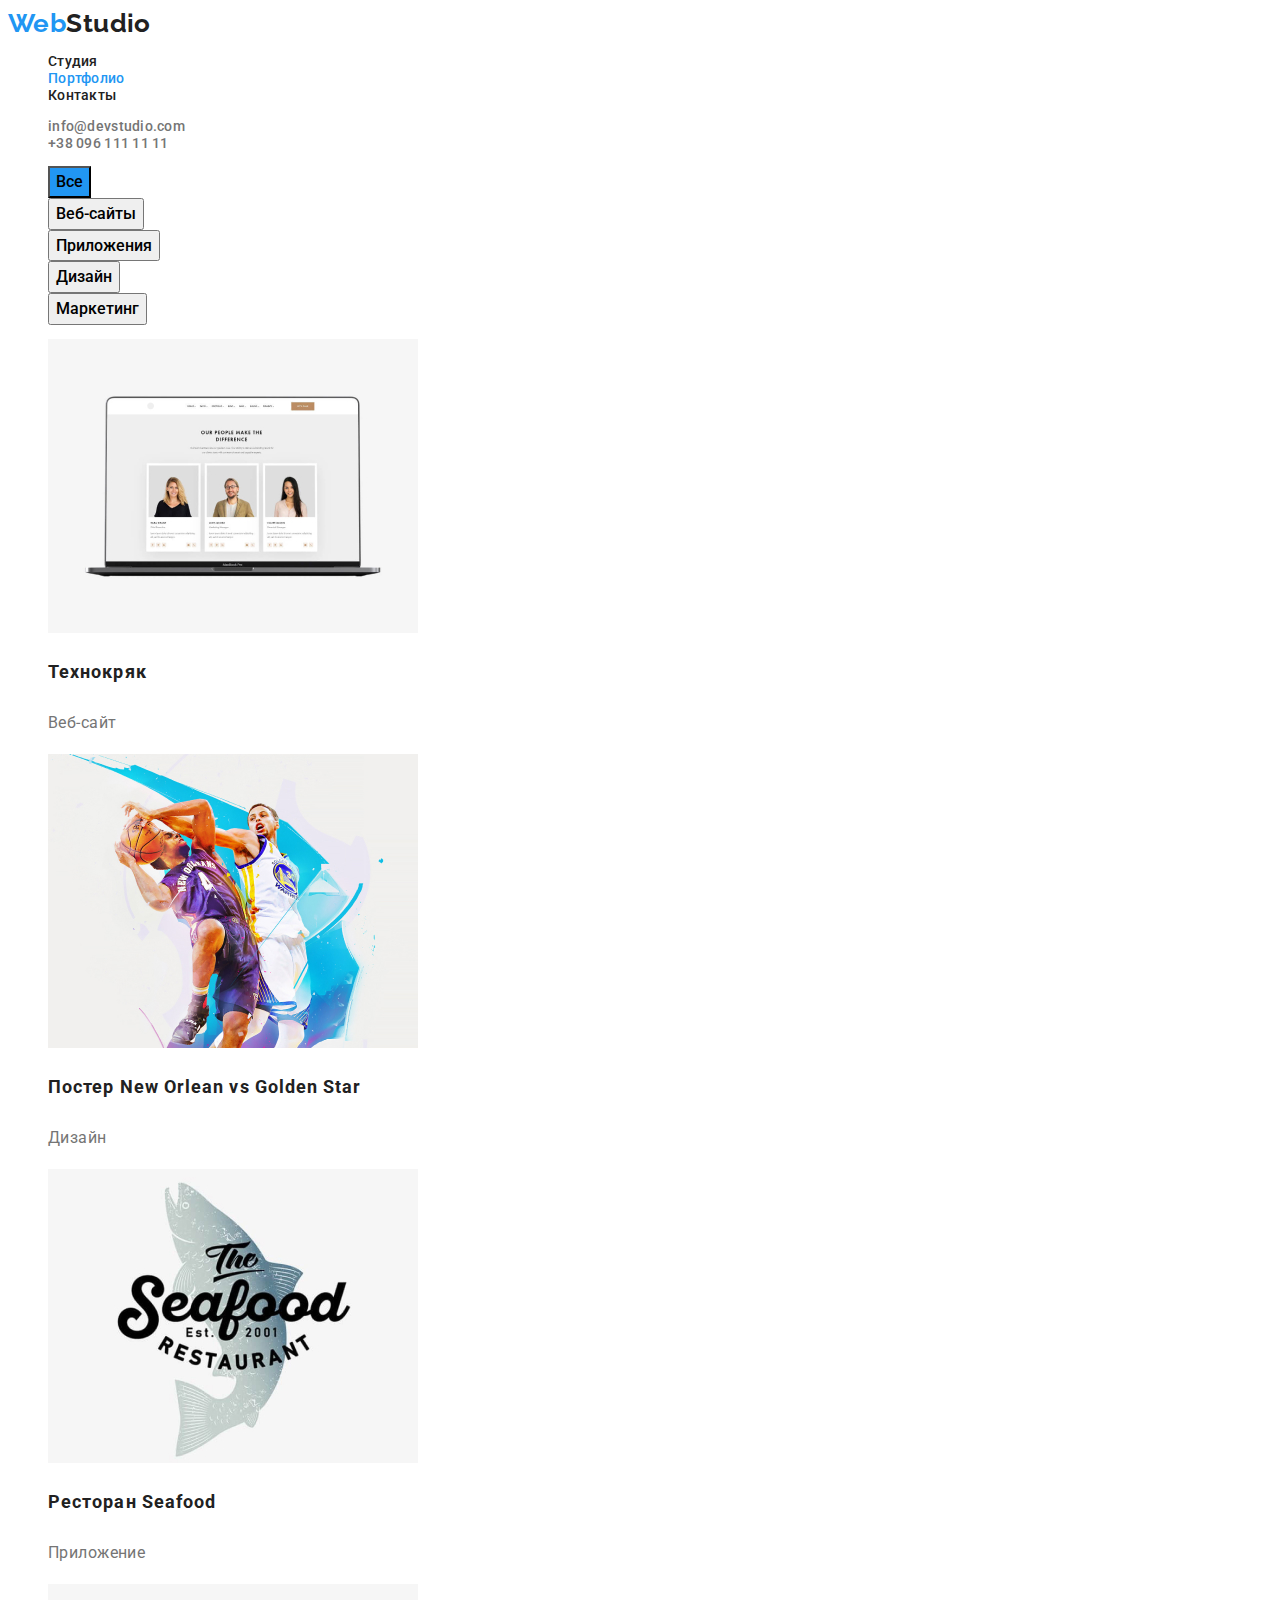
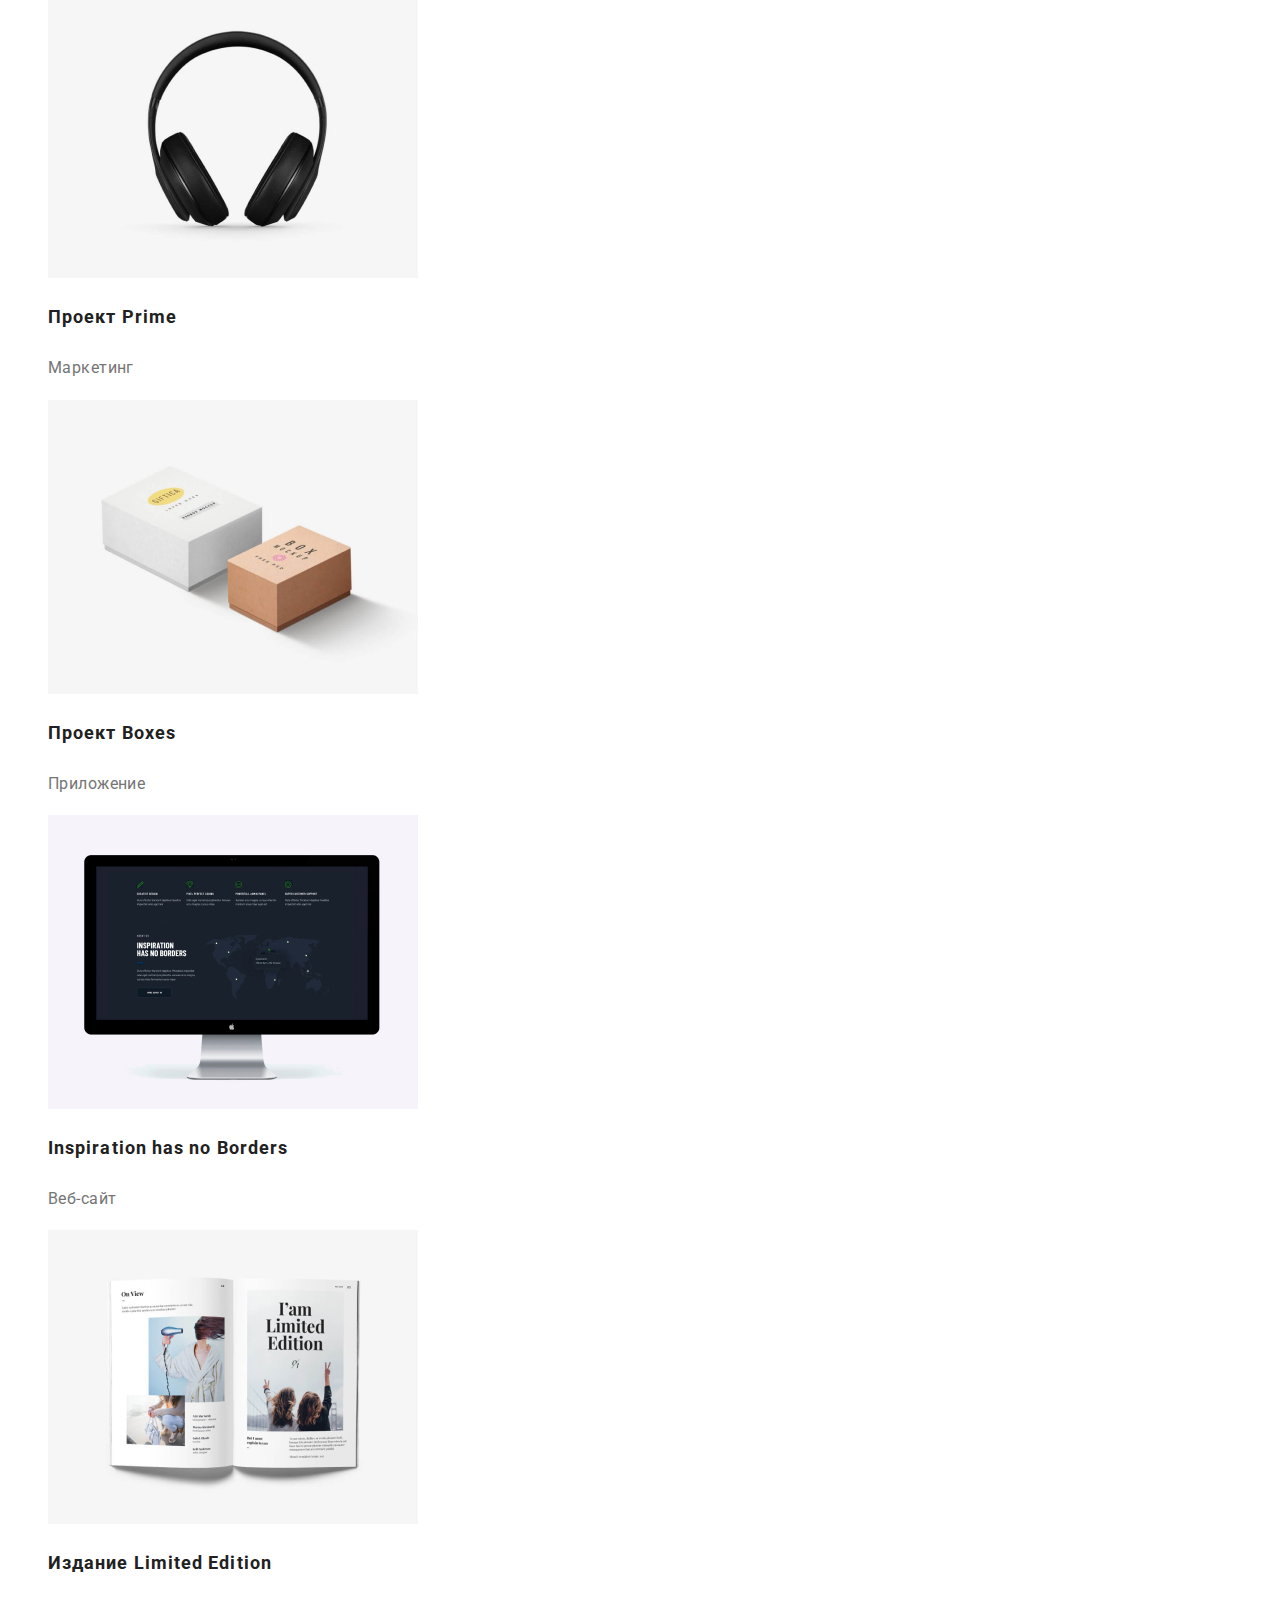
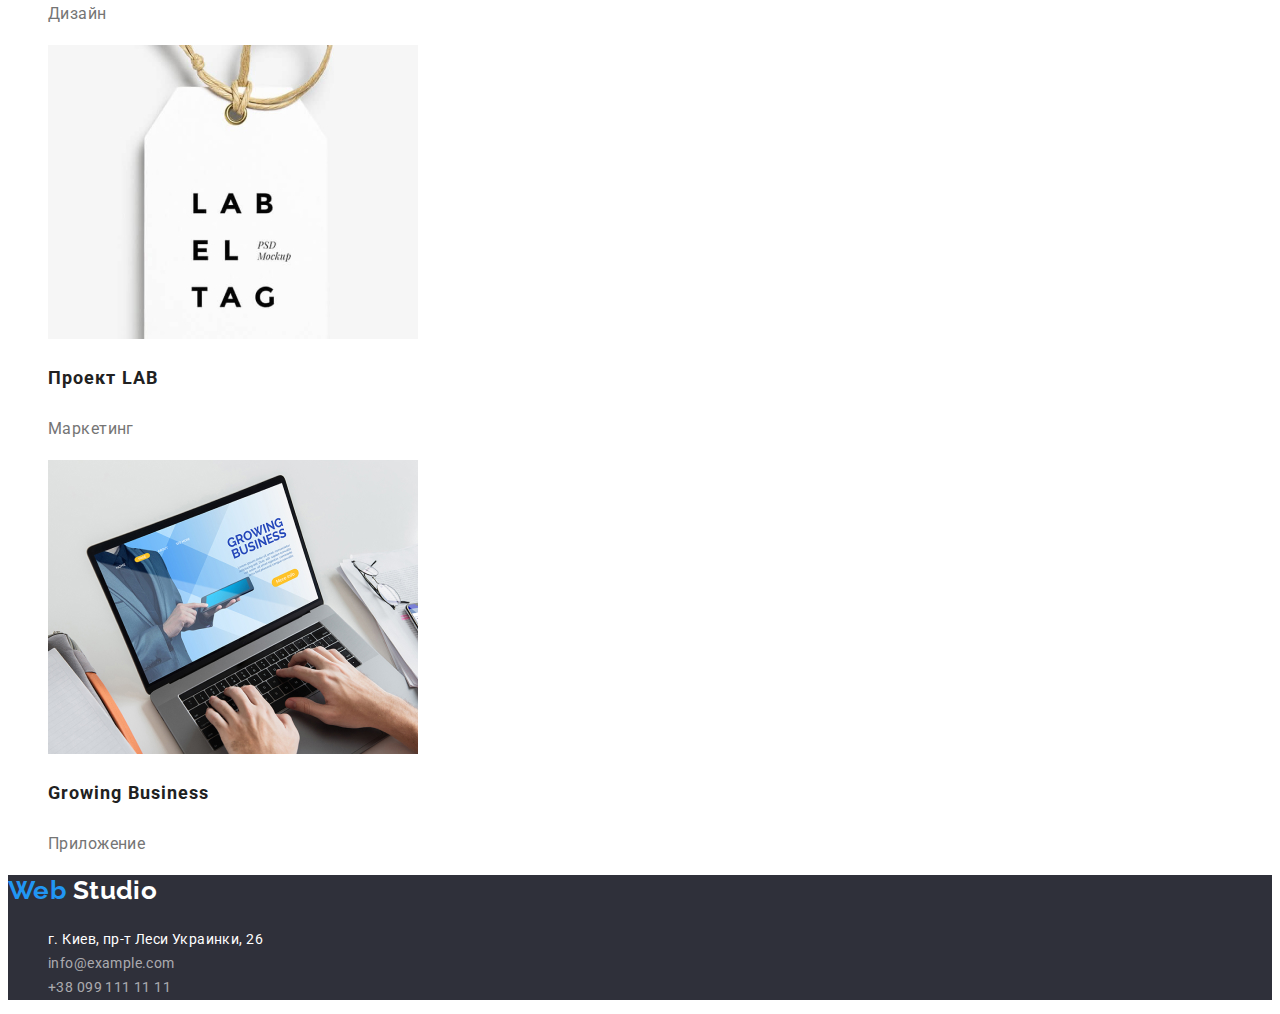
==== portfolio.html @ ebc4f650 "start" ====
<!DOCTYPE html>
<html lang="ru">
  <head>
    <meta charset="UTF-8" />
    <meta http-equiv="X-UA-Compatible" content="IE=edge" />
    <meta name="viewport" content="width=device-width, initial-scale=1.0" />
    <title>Document</title>
    <link rel="preconnect" href="https://fonts.googleapis.com" />
    <link rel="preconnect" href="https://fonts.gstatic.com" crossorigin />
    <link
      href="https://fonts.googleapis.com/css2?family=Raleway:wght@700&family=Roboto:wght@400;500;700;900&display=swap"
      rel="stylesheet"
    />
    <link rel="stylesheet" href="./css/styles.css" />
  </head>
  <body>
    <header class="header">
      <nav class="header-nav">
        <a class="part-logo link" href="./index.html" lang="ru">Web<span class="part2-logo">Studio</span>
        </a>
        <ul class="menu list">
          <li class="menu-item">
            <a class="menu-link link" href="./index.html">Студия</a>
          </li>
          <li class="menu-item">
            <a class="accent-link link" href="./portfolio.html">Портфолио</a>
          </li>
          <li class="menu-item">
            <a class="menu-link link" href="">Контакты</a></li>
        </ul>
      </nav>
      <ul>
        <li class="menu-item list">
          <a class="cotnact-mail link" href="mailto:info@devstudio.com">info@devstudio.com</a>
        </li>
        <li class="menu-item list">
          <a class="contact-phone link" href="tel:+380961111111">+38 096 111 11 11</a>
        </li>
      </ul>
    </header>
    <main>
      <!-- filters -->
      <section>
        <h1 hidden>portfolio</h1>
        <ul class="filters-list">
          <li class="filters-item list">
            <button  class="active-btm" type="button">
                <a class="filters-link link" href=""></a>Все</button>
          </li>
          <li class="filters-item list">
            <button  class="filters-btm" type="button">
                <a class="filters-link link" href=""></a>Веб-сайты</button>
          </li>
          <li class="filters-item list">
            <button  class="filters-btm" type="button">
                <a class="filters-link link" href=""></a>Приложения</button>
          </li>
          <li class="filters-item list">
            <button  class="filters-btm" type="button"><a class="filters-link link" href=""></a>Дизайн</button>
          </li>
          <li class="filters-item list">
            <button  class="filters-btm" type="button"><a class="filters-link link" href=""></a>Маркетинг</button>
          </li>
        </ul>
      <section>
          <!-- портфолио -->
        <ul class="cases-list">
          <li class="cases-item list">
            <img class="cases-img" src="./images/2/img-1.jpg" alt="" width="370" />
            <h3 class="portfolio-title">Технокряк</h3>
            <p class="cases-text">Веб-сайт</p>
          </li>
          <li class="cases-item list">
            <img class="cases-img" src="./images/2/img.jpg" alt="" width="370" />
            <h3 class="portfolio-title">Постер New Orlean vs Golden Star</h3>
            <p class="cases-text">Дизайн</p>
          </li>
          <li class="cases-item list">
            <img class="cases-img" src="./images/2/img-2.jpg" alt="" width="370" />
            <h3 class="portfolio-title">Ресторан Seafood</h3>
            <p class="cases-text">Приложение</p>
          </li>
          <li class="cases-item list">
            <img class="cases-img" src="./images/2/img-3.jpg" alt="" width="370" />
            <h3 class="portfolio-title">Проект Prime</h3>
            <p class="cases-text">Маркетинг</p>
          </li> 
          <li class="cases-item list">
            <img class="cases-img" src="./images/2/img-8.jpg" alt="" width="370" />
            <h3 class="portfolio-title">Проект Boxes</h3>
            <p class="cases-text">Приложение</p>
          </li>
          <li class="cases-item list">
            <img class="cases-img" src="./images/2/img-4.jpg" alt="" width="370" />
            <h3 class="portfolio-title">Inspiration has no Borders</h3>
            <p class="cases-text">Веб-сайт</p>
          </li>
          <li class="cases-item list">
            <img class="cases-img" src="./images/2/img-5.jpg" alt="" width="370" />
            <h3 class="portfolio-title">Издание Limited Edition</h3>
            <p class="cases-text">Дизайн</p>
          </li>
          <li class="cases-item list">
            <img class="cases-img" src="./images/2/img-6.jpg" alt="" width="370" />
            <h3 class="portfolio-title">Проект LAB</h3>
            <p class="cases-text">Маркетинг</p>
          </li>
          <li class="cases-item list">
            <img class="cases-img" src="./images/2/img-7.jpg" alt="" width="370" />
            <h3 class="portfolio-title">Growing Business</h3>
            <p class="cases-text">Приложение</p>
          </li>
        </ul>
      </section>
    </main>
     <footer class="footer">
      <a class="part-logo link" href="./index.html" lang="en"
          >Web <span class="footer-part2-logo">Studio</span>
      <address class="footer-adress">
        <ul class="footer-list">
          <li class="footer-item list">
            <a class="footer-adress link"href="https://goo.gl/maps/2HoYWXGcDmnkfa8S9">г. Киев, пр-т Леси Украинки, 26</a>
          </li>
          </li>
          <li class="footer-item list">
            <a class="footer-mail link"href="mailto:info@example.com">info@example.com</a></li>
          <li class="footer-item list">
            <a class="footer-phone link"href="tel:+380991111111">+38 099 111 11 11</a></li>
        </ul>
      </address>
    </footer>
  </body>
</html>
---- css/styles.css ----
:root{
    --accent-color:#2196F3;
    --primary-color: #212121;
    --secondary-color: #757575;
    --second-accent-color:#FFFFFF;
    --background-color: #2F303A;
    --srcond-background-color: #F5F4FA;
}

body{
    font-family: 'Roboto', sans-serif;
    color: #212121;
    font-size: 14px;
    background-color: #FFFFFF;
    letter-spacing: 0.03em;
}
.link {
    text-decoration: none;
}

.list {
    list-style: none;
}
.accent-link{
    color: var(--accent-color);
    font-weight: 500;
        line-height: 1.14;
        letter-spacing: 0.02em;
}


/* header */
.part-logo{
    font-family: 'Raleway',sans-serif;
        font-weight: 700;
        font-size: 26px;
        line-height: 1.19;
        color: var(--accent-color)
}
.part2-logo{
    color: var(--primary-color);
}
.footer-part2-logo{
    color: var(--second-accent-color);
}
.menu-link{
        font-weight: 500;
        line-height: 1.14;
        letter-spacing: 0.02em;
    color: var(--primary-color);
}
.menu-link:hover,
.menu-link:focus{
    color: var(--accent-color);
}
.cotnact-mail,
.contact-phone {
    
        font-weight: 500;
        line-height: 1.14;
        letter-spacing: 0.02em;
    
        color: var(--secondary-color);
}
.contact-phone:hover,
.contact-phone:focus{
    color: var(--accent-color);
}
.cotnact-mail:hover,
.cotnact-mail:focus{
color: var(--accent-color);
}
.hero{
    background: var(--background-color);
}
.hero-title{
    
        font-weight: 900;
        font-size: 44px;
        line-height: 1.36;
        text-align: center;
        letter-spacing: 0.06em;
        text-transform: uppercase;
        color: var(--second-accent-color);
        
}
.hero-btm{
    
        font-weight: 700;
        font-size: 16px;
        line-height: 1.88;
        display: flex;
        align-items: center;
        text-align: center;
        letter-spacing: 0.06em;
    
        color: var(--second-accent-color);
        background-color: var(--accent-color);
        cursor: pointer;
}

.benefits-title{
    
        line-height: 1.14;
        text-transform: uppercase;
    
}
.benefits-text{
        line-height: 1.71;
    
        color: var(--secondary-color);
}
.section-title{
    
        font-size: 36px;
        line-height: 1.17;
        text-align: center;
}
.team{
    background: var(--srcond-background-color);
}
.team-title{
  
        font-weight: 500;
        font-size: 16px;
        line-height: 1.18;
        text-align: center;
    
}
.team-text  {
   
        font-size: 16px;
        line-height: 1.19;
        text-align: center;
        color: var(--secondary-color);
}
.footer{
    background: var(--background-color);
}
.footer-adress,
.footer-mail,
.footer-phone {
    
    font-style: normal;
        font-size: 14px;
        line-height: 1.71;
        color: var(--second-accent-color);
}
.footer-mail,
.footer-phone {
    color: rgba(255, 255, 255, 0.6);
}
.footer-mail:hover,
.footer-mail:focus {
    color: var(--accent-color);
}
.footer-phone:hover,
.footer-phone:focus {
    color: var(--accent-color);
}
/* ПОРТФОЛИО */
.filters-btm{
    
        font-weight: 500;
        font-family: inherit;
        font-size: 16px;
        line-height: 1.62;
        text-align: center;
        cursor: pointer;
}
.filters-btm:hover,
.filters-btm:focus{
    background: var(--accent-color);
    color: var(--second-accent-color);   
}
.active-btm{
    background-color: var(--accent-color);
    stop-color: var(--second-accent-color);
    font-weight: 500;
        font-family: inherit;
        font-size: 16px;
        line-height: 1.62;
        text-align: center;
        cursor: pointer;
}
.portfolio-title{
        font-size: 18px;
        line-height: 2;
        letter-spacing: 0.06em;
    
        color: var(--primary-color);
}
.cases-text{
        font-weight: 400;
        font-size: 16px;
        line-height: 1.88;
        color: var(--secondary-color);
}
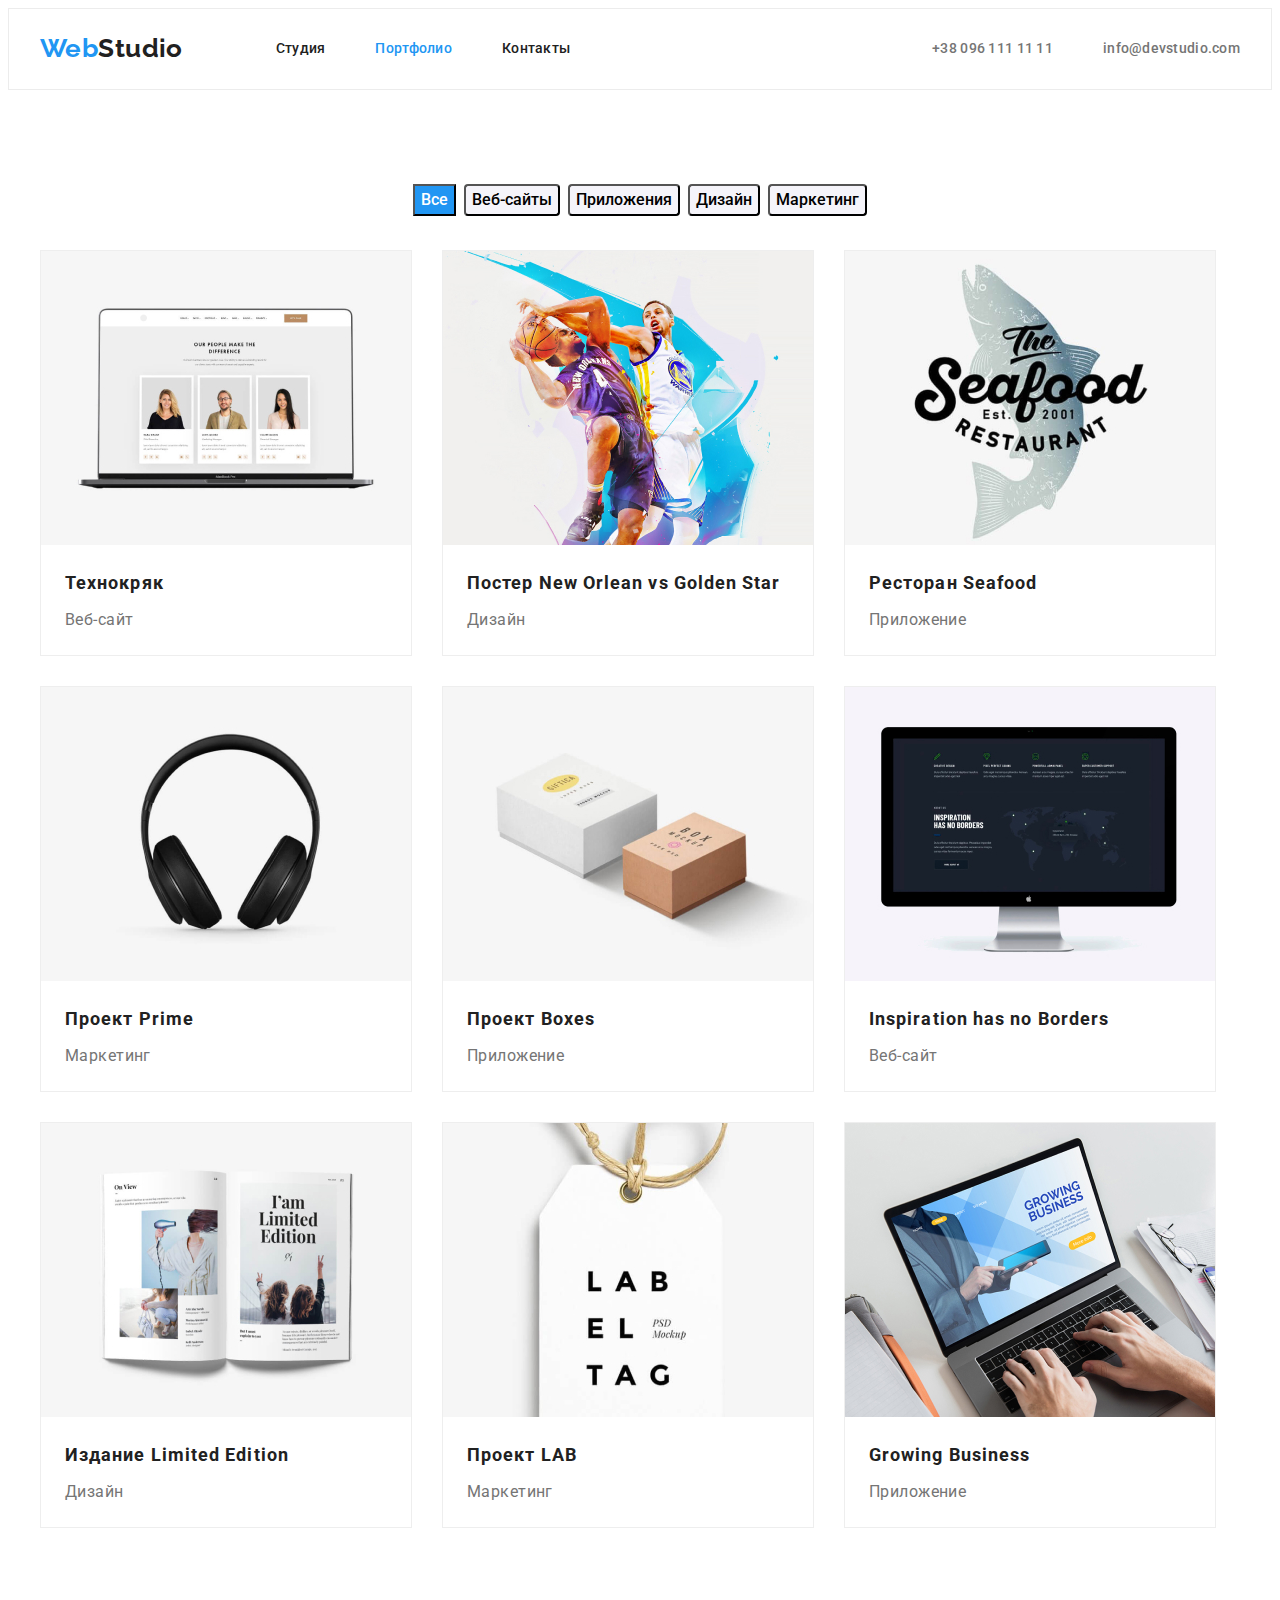
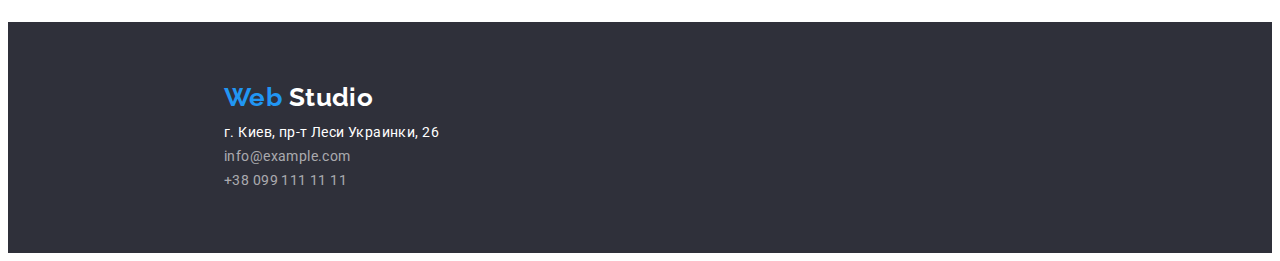
==== commit e1b66bfe: "done" ====
--- a/portfolio.html
+++ b/portfolio.html
@@ -14,51 +14,48 @@
     <link rel="stylesheet" href="./css/styles.css" />
   </head>
   <body>
-    <header class="header">
-      <nav class="header-nav">
-        <a class="part-logo link" href="./index.html" lang="ru">Web<span class="part2-logo">Studio</span>
-        </a>
+    <header class="header header-portfolio">
+      <div class="conteiner header-conteiner
+      "> 
+        <nav class="header-nav ">
+          <a class="part-logo link" href="./index.html" lang="en">Web<span class="part2-logo">Studio</span></a>
         <ul class="menu list">
           <li class="menu-item">
-            <a class="menu-link link" href="./index.html">Студия</a>
+            <a class="link menu-link" href="./index.html">Студия</a>
           </li>
           <li class="menu-item">
             <a class="accent-link link" href="./portfolio.html">Портфолио</a>
           </li>
-          <li class="menu-item">
-            <a class="menu-link link" href="">Контакты</a></li>
+          <li class="menu-item"><a class="menu-link link" href="">Контакты</a></li>
         </ul>
       </nav>
-      <ul>
-        <li class="menu-item list">
+      <ul class="menu-contact">
+        <li class="list contact-item" >
           <a class="cotnact-mail link" href="mailto:info@devstudio.com">info@devstudio.com</a>
         </li>
-        <li class="menu-item list">
+        <li class="list contact-item">
           <a class="contact-phone link" href="tel:+380961111111">+38 096 111 11 11</a>
         </li>
-      </ul>
+      </ul></div>
     </header>
     <main>
       <!-- filters -->
-      <section>
-        <h1 hidden>portfolio</h1>
-        <ul class="filters-list">
-          <li class="filters-item list">
-            <button  class="active-btm" type="button">
-                <a class="filters-link link" href=""></a>Все</button>
-          </li>
-          <li class="filters-item list">
+      <section class="portfolio">
+          <div class="conteiner">
+            <h1 hidden>portfolio</h1>
+            <ul class="filters-list">
+              <li class="filters-item list">
+                <button  class="active-btm" type="button">
+                <a class="filters-link link" href=""></a>Все</button></li>
+              <li class="filters-item list">
+                  <button  class="filters-btm" type="button">
+                    <a class="filters-link link" href=""></a>Веб-сайты</button></li>
+              <li class="filters-item list">
             <button  class="filters-btm" type="button">
-                <a class="filters-link link" href=""></a>Веб-сайты</button>
-          </li>
-          <li class="filters-item list">
-            <button  class="filters-btm" type="button">
-                <a class="filters-link link" href=""></a>Приложения</button>
-          </li>
-          <li class="filters-item list">
-            <button  class="filters-btm" type="button"><a class="filters-link link" href=""></a>Дизайн</button>
-          </li>
-          <li class="filters-item list">
+                <a class="filters-link link" href=""></a>Приложения</button></li>
+              <li class="filters-item list">
+            <button  class="filters-btm" type="button"><a class="filters-link link" href=""></a>Дизайн</button></li>         
+            <li class="filters-item list">
             <button  class="filters-btm" type="button"><a class="filters-link link" href=""></a>Маркетинг</button>
           </li>
         </ul>
@@ -110,7 +107,8 @@
             <h3 class="portfolio-title">Growing Business</h3>
             <p class="cases-text">Приложение</p>
           </li>
-        </ul>
+        </ul></div>
+          
       </section>
     </main>
      <footer class="footer">
--- a/css/styles.css
+++ b/css/styles.css
@@ -14,12 +14,40 @@
     background-color: #FFFFFF;
     letter-spacing: 0.03em;
 }
+ 
+h1,
+h2,
+h3,
+p{
+    margin-top: 0;
+    margin-bottom: 0;
+}
+ul, 
+ol{
+margin-top: 0;
+margin-bottom: 0;
+padding-left: 0;
+}
 .link {
     text-decoration: none;
 }
+img{
+    display: block;
+}
+botton{
+    cursor: pointer;
+}
 
 .list {
     list-style: none;
+}
+
+.conteiner{
+    width: 1200px;
+    margin-left: auto;
+    margin-right: auto;
+    padding-left: 15px;
+    padding-right: 15px;
 }
 .accent-link{
     color: var(--accent-color);
@@ -29,15 +57,35 @@
 }
 
 
-/* header */
+/* -------header------- */
+.header{
+    padding-top: 24px;
+    padding-bottom: 25px;
+}
+.header-conteiner,
+.header-nav{
+    display: flex;
+    align-items: center;
+
+}
+.header-portfolio{
+    margin-bottom: 94px;
+    border: 1px solid #ECECEC
+}
+.menu{
+    display: flex;
+    align-items: center;
+}
+
 .part-logo{
     font-family: 'Raleway',sans-serif;
         font-weight: 700;
         font-size: 26px;
         line-height: 1.19;
-        color: var(--accent-color)
+        color: var(--accent-color)       
 }
 .part2-logo{
+    margin-right: 93px;
     color: var(--primary-color);
 }
 .footer-part2-logo{
@@ -53,6 +101,18 @@
 .menu-link:focus{
     color: var(--accent-color);
 }
+.menu-item:not(:last-child){
+    margin-right: 50px;
+}
+.menu-contact{
+    display: flex;
+    align-items: center;
+    flex-direction: row-reverse;
+    margin-left: auto;
+}
+.contact-item:not(:last-child){
+    margin-left: 50px;
+}
 .cotnact-mail,
 .contact-phone {
     
@@ -70,11 +130,18 @@
 .cotnact-mail:focus{
 color: var(--accent-color);
 }
+
+/* ----------HERO------------ */
+
 .hero{
     background: var(--background-color);
+    display: flex;
+    flex-direction: column;
+    padding-top: 200px;
+    padding-bottom: 200px;
+    
 }
 .hero-title{
-    
         font-weight: 900;
         font-size: 44px;
         line-height: 1.36;
@@ -82,27 +149,46 @@
         letter-spacing: 0.06em;
         text-transform: uppercase;
         color: var(--second-accent-color);
-        
+        margin-bottom: 30px;
+    
+            
 }
 .hero-btm{
-    
+
         font-weight: 700;
         font-size: 16px;
         line-height: 1.88;
+
         display: flex;
         align-items: center;
         text-align: center;
+        margin-left: auto;
+        margin-right: auto;
+        
         letter-spacing: 0.06em;
     
         color: var(--second-accent-color);
         background-color: var(--accent-color);
         cursor: pointer;
 }
-
+/* ======BENEFITS======= */
+.benefits{
+    padding-top: 94px;
+    padding-bottom: 104px;
+}
+.benefits-list{
+    display: flex;
+        margin-left: auto;
+        margin-right: auto;
+}
+.benefits-item:not(:last-child){
+    margin-right: 30px;
+}
 .benefits-title{
-    
         line-height: 1.14;
         text-transform: uppercase;
+        font-size: 14px;
+        margin-bottom: 10px;
     
 }
 .benefits-text{
@@ -110,32 +196,69 @@
     
         color: var(--secondary-color);
 }
+
+/* ======we do===== */
+.section-wedo{
+    padding-bottom: 94px;
+}
 .section-title{
-    
         font-size: 36px;
         line-height: 1.17;
         text-align: center;
-}
+        margin-bottom: 48px;
+}
+.wedo-list{
+    display: flex;
+        margin-left: auto;
+        margin-right: auto;
+}
+.wedo-item:not(:last-child){
+    margin-right: 30px;
+}
+/* ========team====== */
 .team{
+    padding-top: 94px;
+    padding-bottom: 94px;
     background: var(--srcond-background-color);
 }
+.team-list{
+    display: flex;
+        gap: 30px
+        ;
+}
+.team-item{
+    background-color: var(--second-accent-color);
+    padding-bottom: 30px;
+}
+.team-img{
+    margin-bottom: 30px;
+}
+.team-list   {
+display: flex;
+   justify-content: space-between;
+   flex-wrap: wrap;
+ 
+}
 .team-title{
-  
         font-weight: 500;
         font-size: 16px;
         line-height: 1.18;
         text-align: center;
-    
+        margin-bottom: 10px;
 }
 .team-text  {
-   
         font-size: 16px;
         line-height: 1.19;
         text-align: center;
         color: var(--secondary-color);
 }
+
+
 .footer{
     background: var(--background-color);
+    padding-top: 60px;
+    padding-left: 216px;
+    padding-bottom: 60px;
 }
 .footer-adress,
 .footer-mail,
@@ -159,6 +282,17 @@
     color: var(--accent-color);
 }
 /* ПОРТФОЛИО */
+.portfolio{
+    margin-bottom: 94px;
+}
+.filters-list{
+    display: flex;
+    justify-content: center;
+    margin-bottom: 34px;
+}
+.filters-item:not(:last-child){
+    margin-right: 8px;
+}
 .filters-btm{
     
         font-weight: 500;
@@ -167,6 +301,8 @@
         line-height: 1.62;
         text-align: center;
         cursor: pointer;
+        border-radius: 4px;
+        background-color: var(--srcond-background-color);
 }
 .filters-btm:hover,
 .filters-btm:focus{
@@ -176,6 +312,7 @@
 .active-btm{
     background-color: var(--accent-color);
     stop-color: var(--second-accent-color);
+    color: #FFFFFF;
     font-weight: 500;
         font-family: inherit;
         font-size: 16px;
@@ -187,12 +324,29 @@
         font-size: 18px;
         line-height: 2;
         letter-spacing: 0.06em;
+        margin-left: 24px;
     
         color: var(--primary-color);
+}
+.cases-list{
+    display: flex;
+    flex-wrap: wrap;
+    gap: 30px;
+}
+.cases-item{
+    border: 1px solid #EEEEEE;
+    padding-bottom: 20px;
+}
+.cases-img{
+    margin-bottom: 20px;
+}
+.portfolio-title{
+    margin-bottom: 4px;
 }
 .cases-text{
         font-weight: 400;
         font-size: 16px;
         line-height: 1.88;
         color: var(--secondary-color);
+        margin-left: 24px;
 }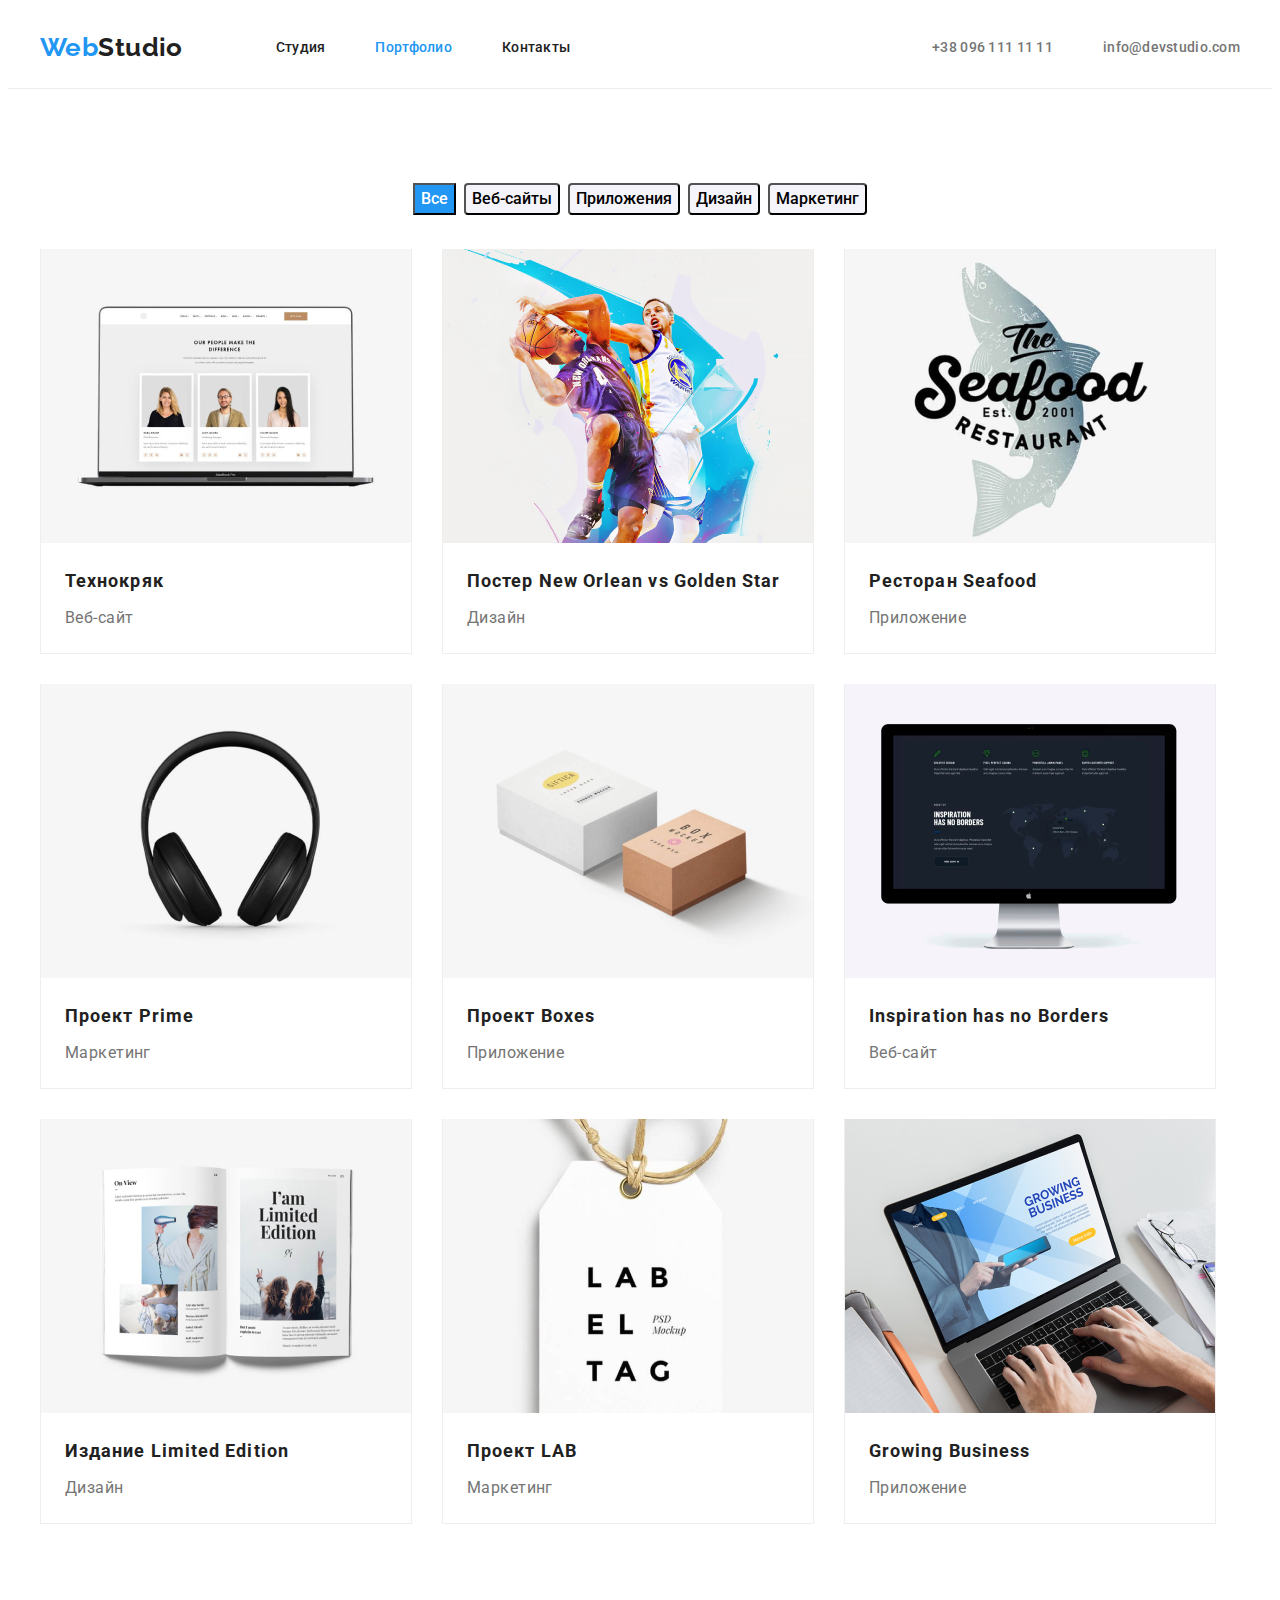
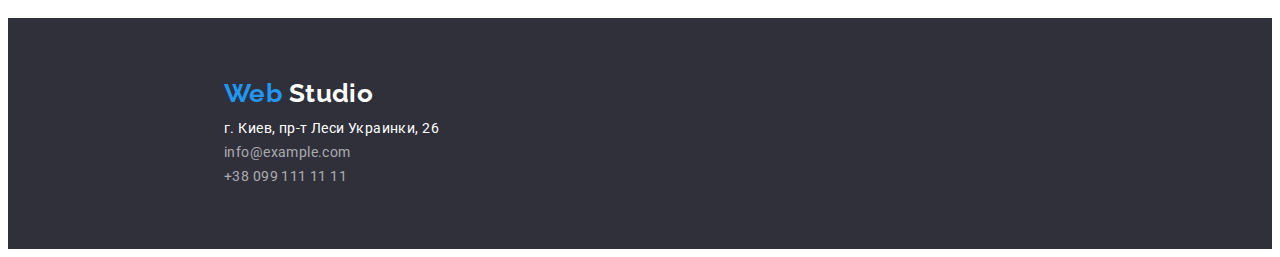
==== commit 2e654e6d: "done" ====
--- a/portfolio.html
+++ b/portfolio.html
@@ -15,8 +15,7 @@
   </head>
   <body>
     <header class="header header-portfolio">
-      <div class="conteiner header-conteiner
-      "> 
+      <div class="conteiner header-conteiner"> 
         <nav class="header-nav ">
           <a class="part-logo link" href="./index.html" lang="en">Web<span class="part2-logo">Studio</span></a>
         <ul class="menu list">
--- a/css/styles.css
+++ b/css/styles.css
@@ -63,14 +63,17 @@
     padding-bottom: 25px;
 }
 .header-conteiner,
-.header-nav{
+.header-nav {
     display: flex;
     align-items: center;
 
 }
+
 .header-portfolio{
     margin-bottom: 94px;
-    border: 1px solid #ECECEC
+    border-bottom:1px solid #ECECEC
+    
+    
 }
 .menu{
     display: flex;
@@ -334,9 +337,12 @@
     gap: 30px;
 }
 .cases-item{
-    border: 1px solid #EEEEEE;
     padding-bottom: 20px;
-}
+    border-right: 1px solid #EEEEEE;
+        border-left: 1px solid #EEEEEE;
+        border-bottom: 1px solid #EEEEEE;
+}
+
 .cases-img{
     margin-bottom: 20px;
 }
@@ -349,4 +355,5 @@
         line-height: 1.88;
         color: var(--secondary-color);
         margin-left: 24px;
+       
 }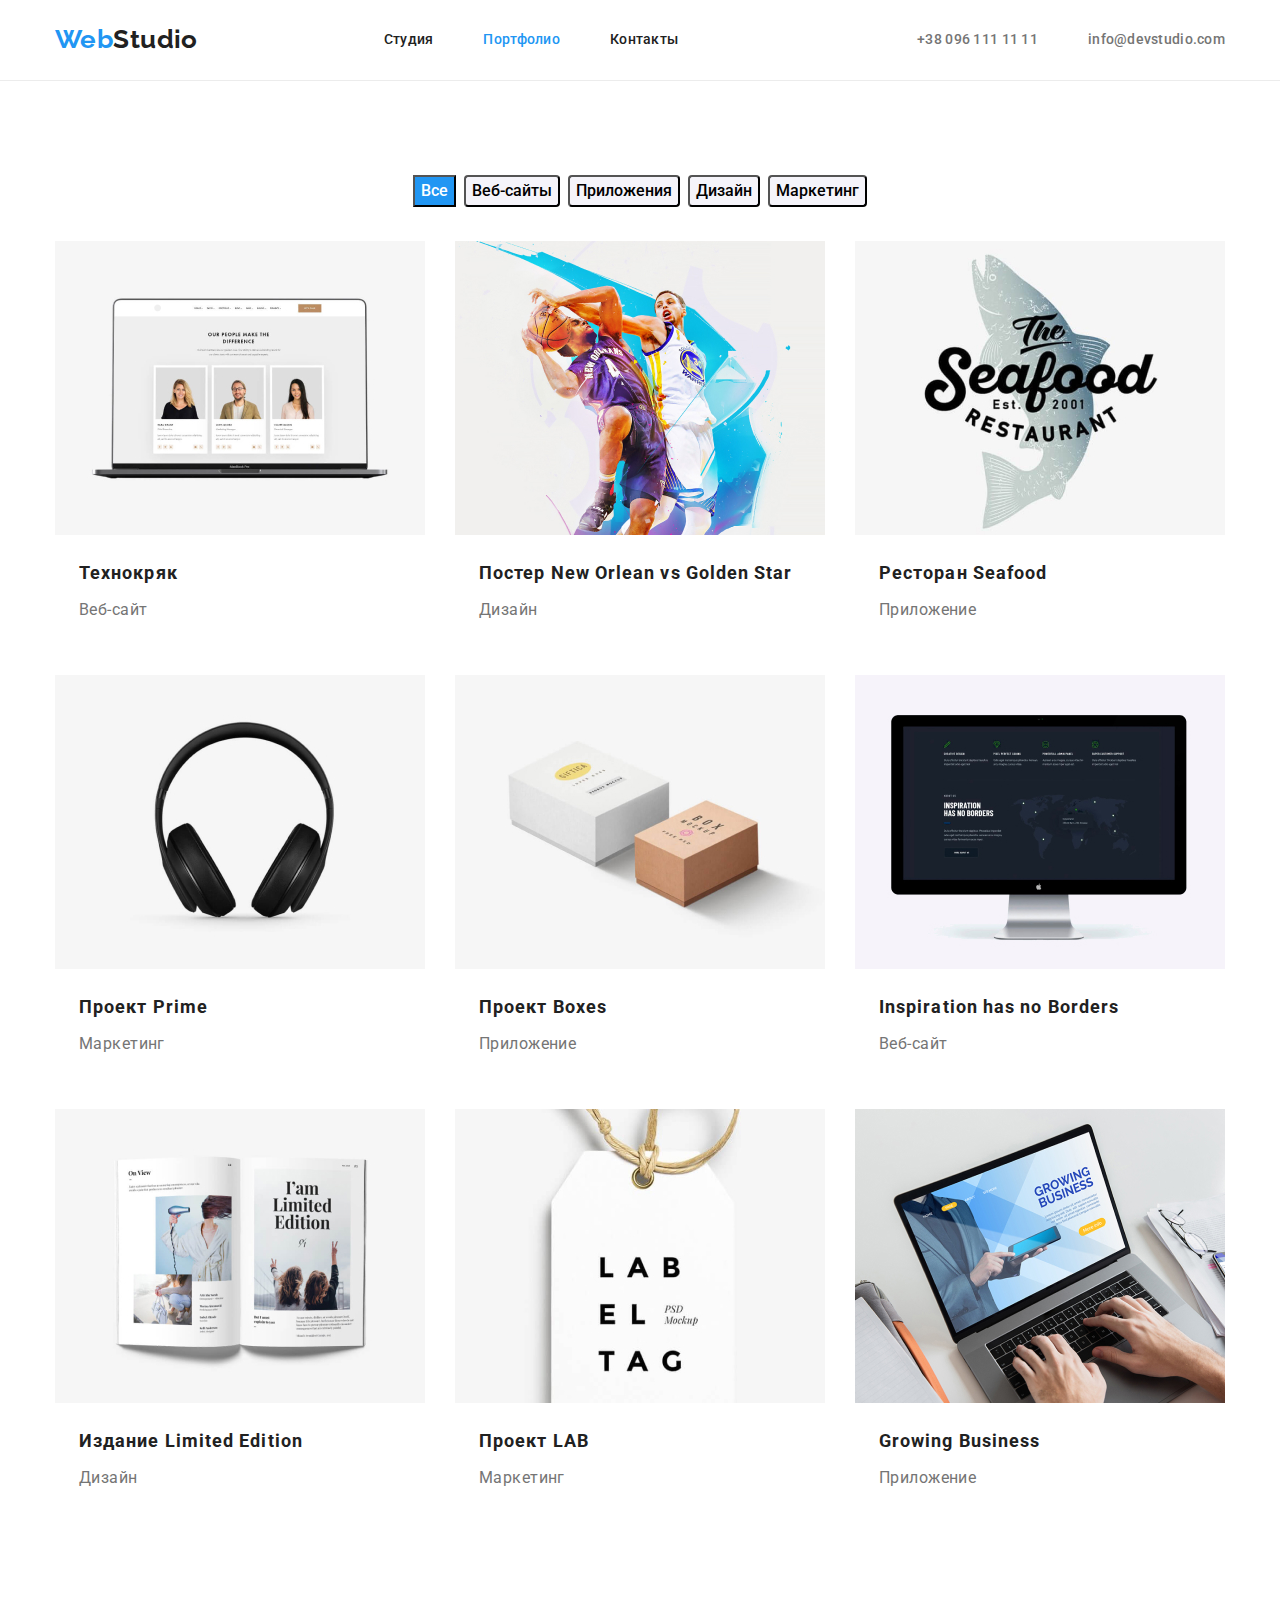
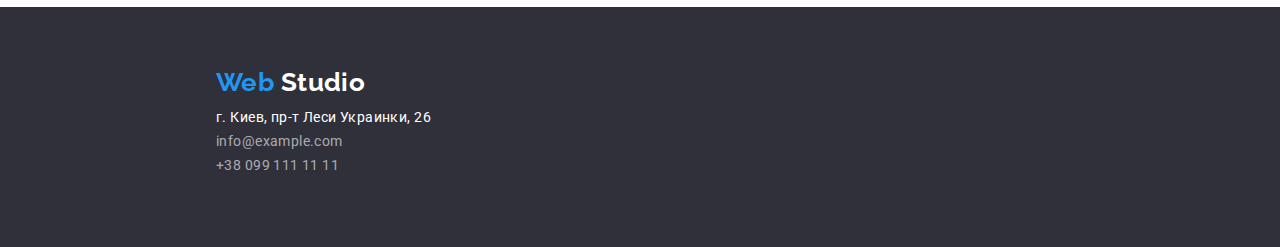
==== commit 5643b9c8: "done" ====
--- a/portfolio.html
+++ b/portfolio.html
@@ -11,16 +11,19 @@
       href="https://fonts.googleapis.com/css2?family=Raleway:wght@700&family=Roboto:wght@400;500;700;900&display=swap"
       rel="stylesheet"
     />
+    <link rel="stylesheet" href="https://cdn.jsdelivr.net/npm/modern-normalize@1.1.0/modern-normalize.min.css">
+
     <link rel="stylesheet" href="./css/styles.css" />
   </head>
   <body>
     <header class="header header-portfolio">
-      <div class="conteiner header-conteiner"> 
+      <div class="conteiner header-conteiner "> 
         <nav class="header-nav ">
-          <a class="part-logo link" href="./index.html" lang="en">Web<span class="part2-logo">Studio</span></a>
+          <div class="logo"><a class="part-logo link" href="./index.html" lang="en">Web<span class="part2-logo">Studio</span></a></div>
+          
         <ul class="menu list">
           <li class="menu-item">
-            <a class="link menu-link" href="./index.html">Студия</a>
+            <a class="menu-link link " href="./index.html">Студия</a>
           </li>
           <li class="menu-item">
             <a class="accent-link link" href="./portfolio.html">Портфолио</a>
@@ -37,6 +40,8 @@
         </li>
       </ul></div>
     </header>
+
+
     <main>
       <!-- filters -->
       <section class="portfolio">
@@ -63,8 +68,8 @@
         <ul class="cases-list">
           <li class="cases-item list">
             <img class="cases-img" src="./images/2/img-1.jpg" alt="" width="370" />
-            <h3 class="portfolio-title">Технокряк</h3>
-            <p class="cases-text">Веб-сайт</p>
+            <div class="cases-description"><h3 class="portfolio-title">Технокряк</h3>
+            <p class="cases-text">Веб-сайт</p></div> 
           </li>
           <li class="cases-item list">
             <img class="cases-img" src="./images/2/img.jpg" alt="" width="370" />
--- a/css/styles.css
+++ b/css/styles.css
@@ -79,18 +79,22 @@
     display: flex;
     align-items: center;
 }
-
+.logo{
+    margin-right: 93px;
+}
 .part-logo{
     font-family: 'Raleway',sans-serif;
         font-weight: 700;
         font-size: 26px;
         line-height: 1.19;
-        color: var(--accent-color)       
+        color: var(--accent-color)   
+        
 }
 .part2-logo{
     margin-right: 93px;
     color: var(--primary-color);
 }
+
 .footer-part2-logo{
     color: var(--second-accent-color);
 }
@@ -134,28 +138,33 @@
 color: var(--accent-color);
 }
 
+
 /* ----------HERO------------ */
 
 .hero{
     background: var(--background-color);
-    display: flex;
+}
+.hero-conteiner{
+display: flex;
     flex-direction: column;
     padding-top: 200px;
     padding-bottom: 200px;
+    align-items: center;
+   
     
 }
 .hero-title{
         font-weight: 900;
         font-size: 44px;
         line-height: 1.36;
-        text-align: center;
+        text-align: center;(--srcond-background-color);
         letter-spacing: 0.06em;
         text-transform: uppercase;
         color: var(--second-accent-color);
         margin-bottom: 30px;
-    
-            
-}
+        width: 696px;    
+}
+
 .hero-btm{
 
         font-weight: 700;
@@ -165,9 +174,8 @@
         display: flex;
         align-items: center;
         text-align: center;
-        margin-left: auto;
-        margin-right: auto;
-        
+        align-items: baseline;
+
         letter-spacing: 0.06em;
     
         color: var(--second-accent-color);
@@ -181,6 +189,7 @@
 }
 .benefits-list{
     display: flex;
+    justify-content: center;
         margin-left: auto;
         margin-right: auto;
 }
@@ -192,6 +201,7 @@
         text-transform: uppercase;
         font-size: 14px;
         margin-bottom: 10px;
+        width: 270px;
     
 }
 .benefits-text{
@@ -263,6 +273,13 @@
     padding-left: 216px;
     padding-bottom: 60px;
 }
+.footer-logo{
+    margin-bottom: 20px;
+}
+.footer-adress,
+.footer-mail{
+   margin-bottom: 9px; 
+}
 .footer-adress,
 .footer-mail,
 .footer-phone {
@@ -282,6 +299,10 @@
 }
 .footer-phone:hover,
 .footer-phone:focus {
+    color: var(--accent-color);
+}
+.footer-adress:hover,
+.footer-adress:focus {
     color: var(--accent-color);
 }
 /* ПОРТФОЛИО */
@@ -338,9 +359,7 @@
 }
 .cases-item{
     padding-bottom: 20px;
-    border-right: 1px solid #EEEEEE;
-        border-left: 1px solid #EEEEEE;
-        border-bottom: 1px solid #EEEEEE;
+        flex-basis: calc((100%-2*30px)/3);
 }
 
 .cases-img{
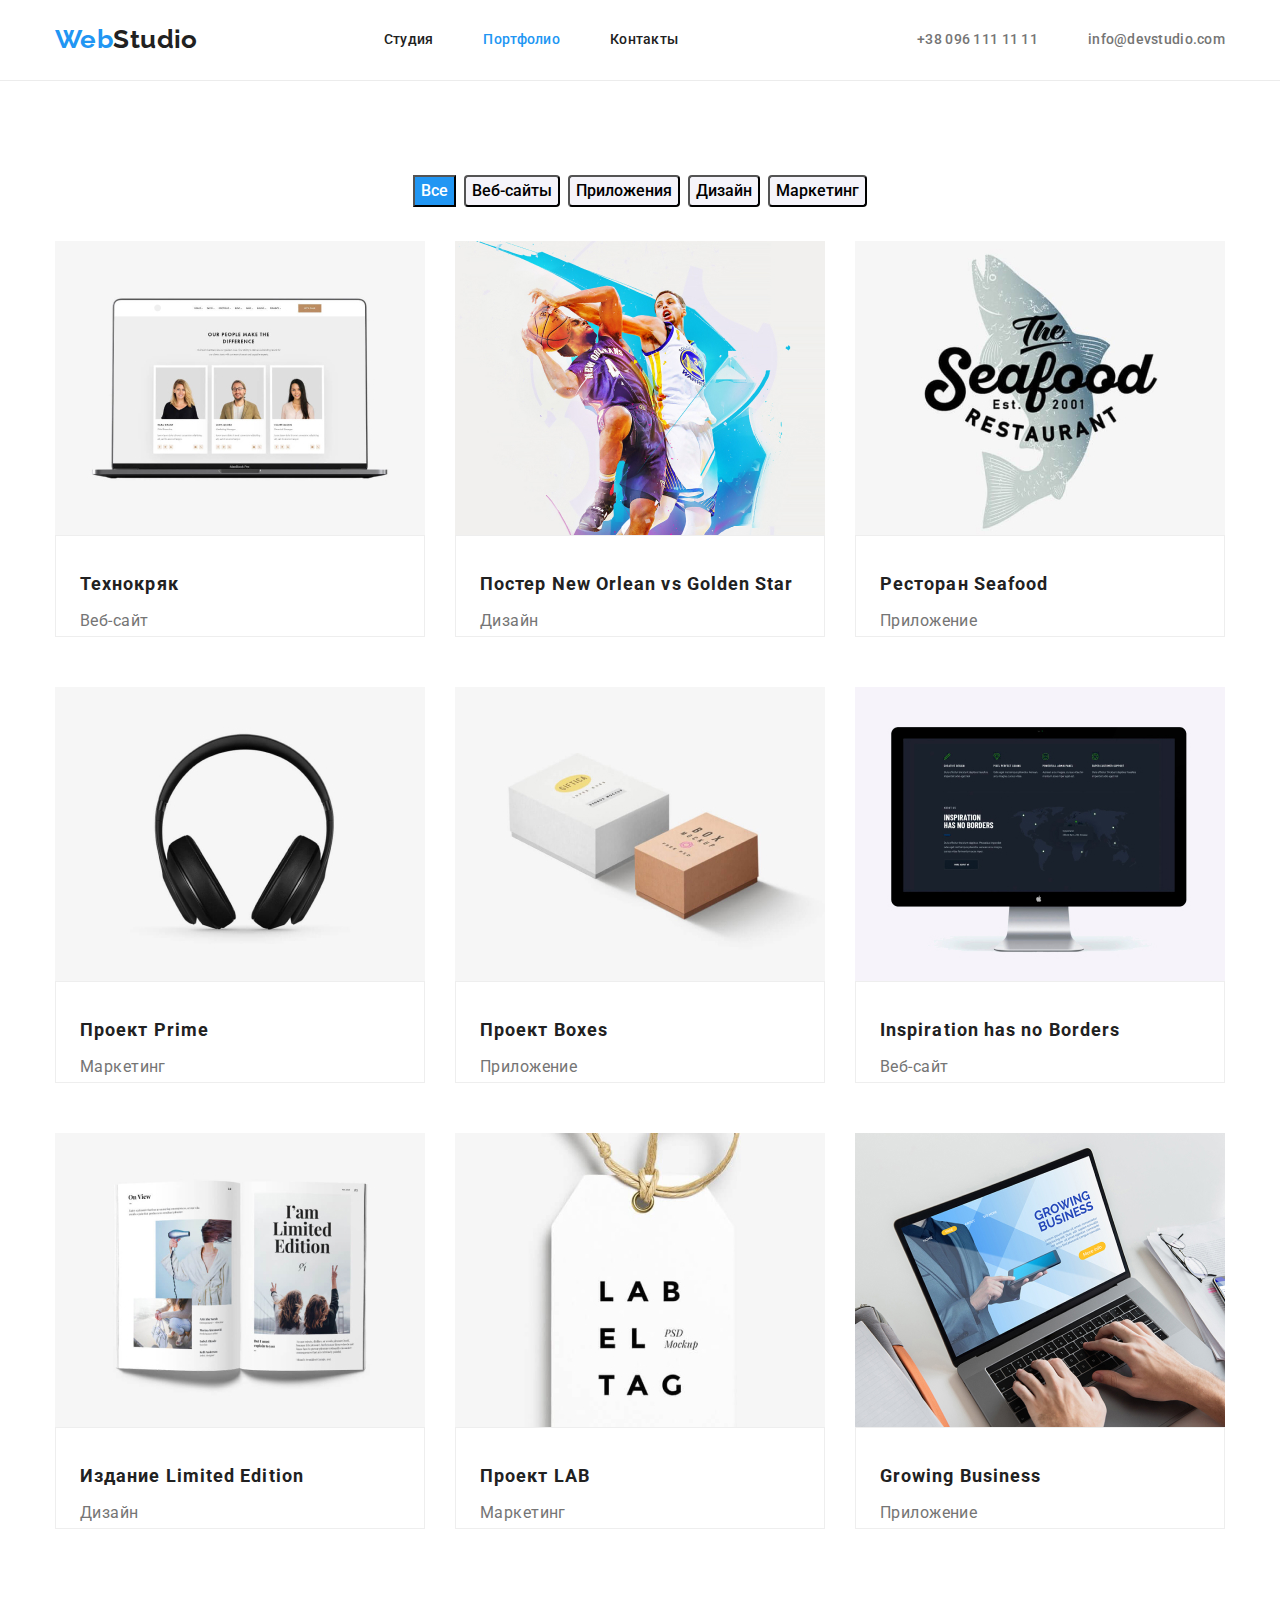
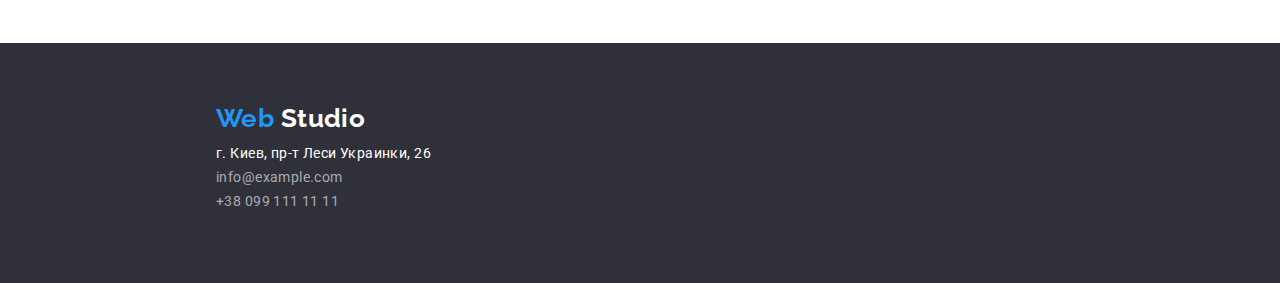
==== commit e02a460f: "done" ====
--- a/portfolio.html
+++ b/portfolio.html
@@ -73,46 +73,45 @@
           </li>
           <li class="cases-item list">
             <img class="cases-img" src="./images/2/img.jpg" alt="" width="370" />
-            <h3 class="portfolio-title">Постер New Orlean vs Golden Star</h3>
-            <p class="cases-text">Дизайн</p>
+            <div class="cases-description"><h3 class="portfolio-title">Постер New Orlean vs Golden Star</h3>
+            <p class="cases-text">Дизайн</p></div>
           </li>
           <li class="cases-item list">
             <img class="cases-img" src="./images/2/img-2.jpg" alt="" width="370" />
-            <h3 class="portfolio-title">Ресторан Seafood</h3>
-            <p class="cases-text">Приложение</p>
+            <div class="cases-description"><h3 class="portfolio-title">Ресторан Seafood</h3>
+            <p class="cases-text">Приложение</p></div>
           </li>
           <li class="cases-item list">
             <img class="cases-img" src="./images/2/img-3.jpg" alt="" width="370" />
-            <h3 class="portfolio-title">Проект Prime</h3>
-            <p class="cases-text">Маркетинг</p>
+            <div class="cases-description"><h3 class="portfolio-title">Проект Prime</h3>
+            <p class="cases-text">Маркетинг</p></div>
           </li> 
           <li class="cases-item list">
             <img class="cases-img" src="./images/2/img-8.jpg" alt="" width="370" />
-            <h3 class="portfolio-title">Проект Boxes</h3>
-            <p class="cases-text">Приложение</p>
+            <div class="cases-description"><h3 class="portfolio-title">Проект Boxes</h3>
+            <p class="cases-text">Приложение</p></div>
           </li>
           <li class="cases-item list">
             <img class="cases-img" src="./images/2/img-4.jpg" alt="" width="370" />
-            <h3 class="portfolio-title">Inspiration has no Borders</h3>
-            <p class="cases-text">Веб-сайт</p>
+            <div class="cases-description"> <h3 class="portfolio-title">Inspiration has no Borders</h3>
+            <p class="cases-text">Веб-сайт</p></div>
           </li>
           <li class="cases-item list">
             <img class="cases-img" src="./images/2/img-5.jpg" alt="" width="370" />
-            <h3 class="portfolio-title">Издание Limited Edition</h3>
-            <p class="cases-text">Дизайн</p>
+             <div class="cases-description"><h3 class="portfolio-title">Издание Limited Edition</h3>
+            <p class="cases-text">Дизайн</p></div>
           </li>
           <li class="cases-item list">
             <img class="cases-img" src="./images/2/img-6.jpg" alt="" width="370" />
-            <h3 class="portfolio-title">Проект LAB</h3>
-            <p class="cases-text">Маркетинг</p>
+            <div class="cases-description"><h3 class="portfolio-title">Проект LAB</h3>
+            <p class="cases-text">Маркетинг</p></div>
           </li>
           <li class="cases-item list">
             <img class="cases-img" src="./images/2/img-7.jpg" alt="" width="370" />
-            <h3 class="portfolio-title">Growing Business</h3>
-            <p class="cases-text">Приложение</p>
+             <div class="cases-description"><h3 class="portfolio-title">Growing Business</h3>
+            <p class="cases-text">Приложение</p></div>
           </li>
-        </ul></div>
-          
+        </ul></div>   
       </section>
     </main>
      <footer class="footer">
--- a/css/styles.css
+++ b/css/styles.css
@@ -363,7 +363,11 @@
 }
 
 .cases-img{
-    margin-bottom: 20px;
+    
+}
+.cases-description{
+    border: 1px solid #EEEEEE;
+    padding-top: 30px;
 }
 .portfolio-title{
     margin-bottom: 4px;
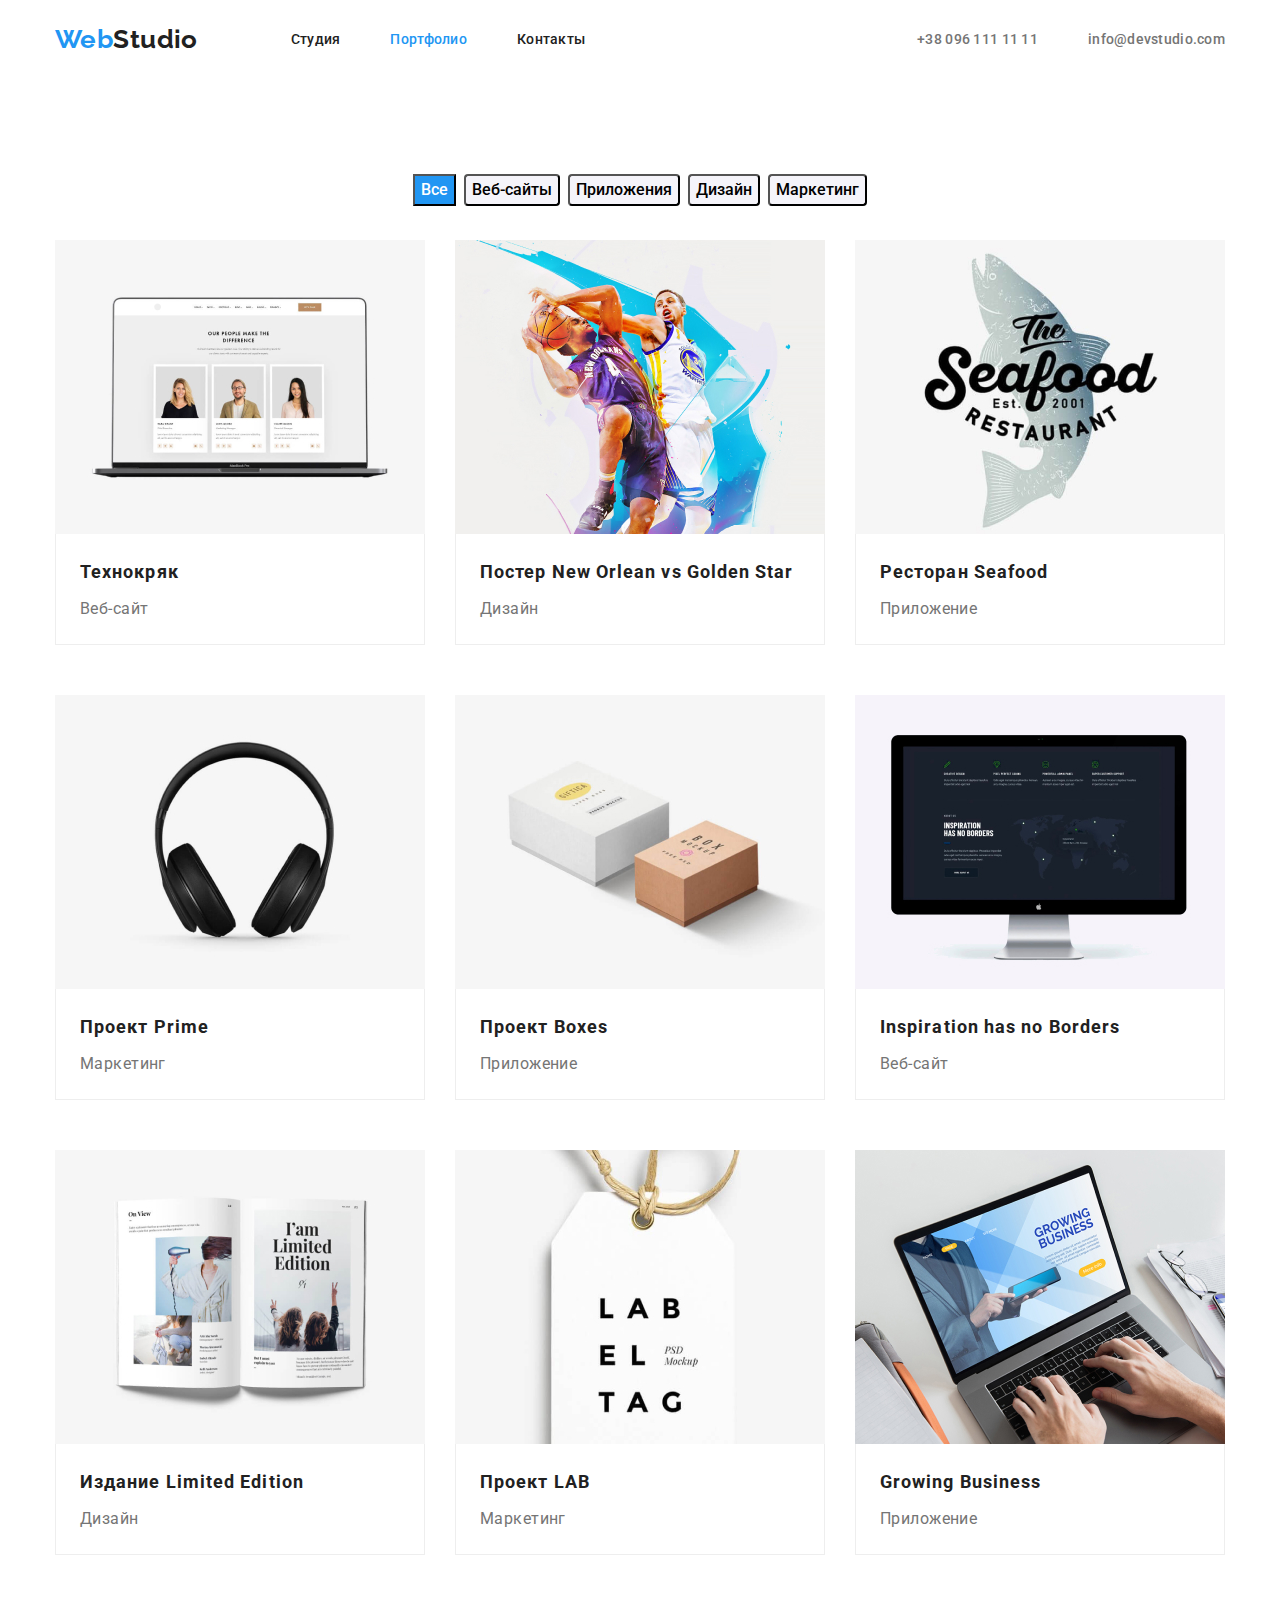
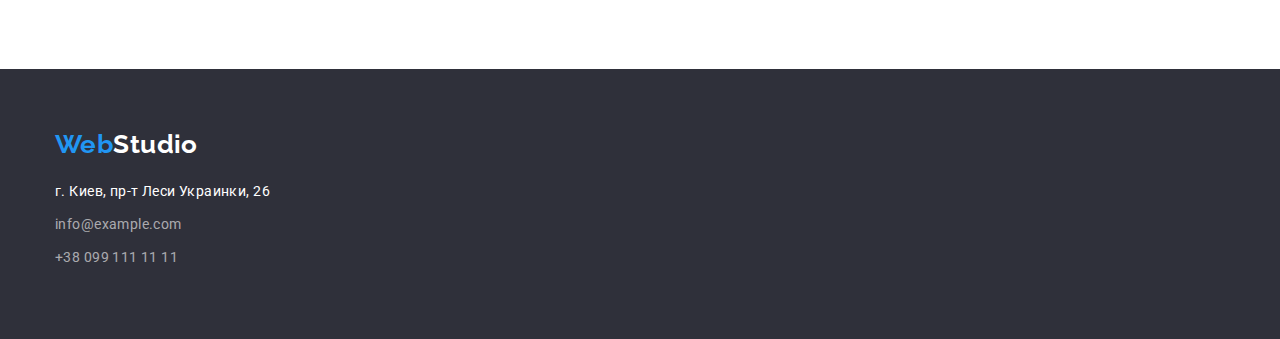
==== commit b40a01ed: "1" ====
--- a/portfolio.html
+++ b/portfolio.html
@@ -11,124 +11,169 @@
       href="https://fonts.googleapis.com/css2?family=Raleway:wght@700&family=Roboto:wght@400;500;700;900&display=swap"
       rel="stylesheet"
     />
-    <link rel="stylesheet" href="https://cdn.jsdelivr.net/npm/modern-normalize@1.1.0/modern-normalize.min.css">
+    <link
+      rel="stylesheet"
+      href="https://cdn.jsdelivr.net/npm/modern-normalize@1.1.0/modern-normalize.min.css"
+    />
 
     <link rel="stylesheet" href="./css/styles.css" />
   </head>
   <body>
-    <header class="header header-portfolio">
-      <div class="conteiner header-conteiner "> 
-        <nav class="header-nav ">
-          <div class="logo"><a class="part-logo link" href="./index.html" lang="en">Web<span class="part2-logo">Studio</span></a></div>
-          
-        <ul class="menu list">
-          <li class="menu-item">
-            <a class="menu-link link " href="./index.html">Студия</a>
+    <header class="header section">
+      <div class="conteiner header-conteiner">
+        <nav class="header-nav">
+          <div class="logo">
+            <a class="part-logo link" href="./index.html" lang="en"
+              >Web<span class="part2-logo">Studio</span></a
+            >
+          </div>
+
+          <ul class="menu list">
+            <li class="menu-item">
+              <a class="menu-link link" href="./index.html">Студия</a>
+            </li>
+            <li class="menu-item">
+              <a class="accent-link link" href="./portfolio.html">Портфолио</a>
+            </li>
+            <li class="menu-item"><a class="menu-link link" href="">Контакты</a></li>
+          </ul>
+        </nav>
+        <ul class="menu-contact">
+          <li class="list contact-item">
+            <a class="cotnact-mail link" href="mailto:info@devstudio.com">info@devstudio.com</a>
           </li>
-          <li class="menu-item">
-            <a class="accent-link link" href="./portfolio.html">Портфолио</a>
+          <li class="list contact-item">
+            <a class="contact-phone link" href="tel:+380961111111">+38 096 111 11 11</a>
           </li>
-          <li class="menu-item"><a class="menu-link link" href="">Контакты</a></li>
         </ul>
-      </nav>
-      <ul class="menu-contact">
-        <li class="list contact-item" >
-          <a class="cotnact-mail link" href="mailto:info@devstudio.com">info@devstudio.com</a>
-        </li>
-        <li class="list contact-item">
-          <a class="contact-phone link" href="tel:+380961111111">+38 096 111 11 11</a>
-        </li>
-      </ul></div>
+      </div>
     </header>
-
 
     <main>
       <!-- filters -->
-      <section class="portfolio">
-          <div class="conteiner">
-            <h1 hidden>portfolio</h1>
-            <ul class="filters-list">
-              <li class="filters-item list">
-                <button  class="active-btm" type="button">
-                <a class="filters-link link" href=""></a>Все</button></li>
-              <li class="filters-item list">
-                  <button  class="filters-btm" type="button">
-                    <a class="filters-link link" href=""></a>Веб-сайты</button></li>
-              <li class="filters-item list">
-            <button  class="filters-btm" type="button">
-                <a class="filters-link link" href=""></a>Приложения</button></li>
-              <li class="filters-item list">
-            <button  class="filters-btm" type="button"><a class="filters-link link" href=""></a>Дизайн</button></li>         
+      <section class="section portfolio">
+        <div class="conteiner">
+          <h1 hidden>portfolio</h1>
+          <ul class="filters-list">
             <li class="filters-item list">
-            <button  class="filters-btm" type="button"><a class="filters-link link" href=""></a>Маркетинг</button>
-          </li>
-        </ul>
-      <section>
+              <button class="active-btm" type="button">
+                <a class="filters-link link" href=""></a>Все
+              </button>
+            </li>
+            <li class="filters-item list">
+              <button class="filters-btm" type="button">
+                <a class="filters-link link" href=""></a>Веб-сайты
+              </button>
+            </li>
+            <li class="filters-item list">
+              <button class="filters-btm" type="button">
+                <a class="filters-link link" href=""></a>Приложения
+              </button>
+            </li>
+            <li class="filters-item list">
+              <button class="filters-btm" type="button">
+                <a class="filters-link link" href=""></a>Дизайн
+              </button>
+            </li>
+            <li class="filters-item list">
+              <button class="filters-btm" type="button">
+                <a class="filters-link link" href=""></a>Маркетинг
+              </button>
+            </li>
+          </ul>
           <!-- портфолио -->
-        <ul class="cases-list">
-          <li class="cases-item list">
-            <img class="cases-img" src="./images/2/img-1.jpg" alt="" width="370" />
-            <div class="cases-description"><h3 class="portfolio-title">Технокряк</h3>
-            <p class="cases-text">Веб-сайт</p></div> 
-          </li>
-          <li class="cases-item list">
-            <img class="cases-img" src="./images/2/img.jpg" alt="" width="370" />
-            <div class="cases-description"><h3 class="portfolio-title">Постер New Orlean vs Golden Star</h3>
-            <p class="cases-text">Дизайн</p></div>
-          </li>
-          <li class="cases-item list">
-            <img class="cases-img" src="./images/2/img-2.jpg" alt="" width="370" />
-            <div class="cases-description"><h3 class="portfolio-title">Ресторан Seafood</h3>
-            <p class="cases-text">Приложение</p></div>
-          </li>
-          <li class="cases-item list">
-            <img class="cases-img" src="./images/2/img-3.jpg" alt="" width="370" />
-            <div class="cases-description"><h3 class="portfolio-title">Проект Prime</h3>
-            <p class="cases-text">Маркетинг</p></div>
-          </li> 
-          <li class="cases-item list">
-            <img class="cases-img" src="./images/2/img-8.jpg" alt="" width="370" />
-            <div class="cases-description"><h3 class="portfolio-title">Проект Boxes</h3>
-            <p class="cases-text">Приложение</p></div>
-          </li>
-          <li class="cases-item list">
-            <img class="cases-img" src="./images/2/img-4.jpg" alt="" width="370" />
-            <div class="cases-description"> <h3 class="portfolio-title">Inspiration has no Borders</h3>
-            <p class="cases-text">Веб-сайт</p></div>
-          </li>
-          <li class="cases-item list">
-            <img class="cases-img" src="./images/2/img-5.jpg" alt="" width="370" />
-             <div class="cases-description"><h3 class="portfolio-title">Издание Limited Edition</h3>
-            <p class="cases-text">Дизайн</p></div>
-          </li>
-          <li class="cases-item list">
-            <img class="cases-img" src="./images/2/img-6.jpg" alt="" width="370" />
-            <div class="cases-description"><h3 class="portfolio-title">Проект LAB</h3>
-            <p class="cases-text">Маркетинг</p></div>
-          </li>
-          <li class="cases-item list">
-            <img class="cases-img" src="./images/2/img-7.jpg" alt="" width="370" />
-             <div class="cases-description"><h3 class="portfolio-title">Growing Business</h3>
-            <p class="cases-text">Приложение</p></div>
-          </li>
-        </ul></div>   
+          <ul class="cases-list">
+            <li class="cases-item list">
+              <img class="cases-img" src="./images/2/img-1.jpg" alt="" width="370" />
+              <div class="cases-description">
+                <h3 class="portfolio-title">Технокряк</h3>
+                <p class="cases-text">Веб-сайт</p>
+              </div>
+            </li>
+            <li class="cases-item list">
+              <img class="cases-img" src="./images/2/img.jpg" alt="" width="370" />
+              <div class="cases-description">
+                <h3 class="portfolio-title">Постер New Orlean vs Golden Star</h3>
+                <p class="cases-text">Дизайн</p>
+              </div>
+            </li>
+            <li class="cases-item list">
+              <img class="cases-img" src="./images/2/img-2.jpg" alt="" width="370" />
+              <div class="cases-description">
+                <h3 class="portfolio-title">Ресторан Seafood</h3>
+                <p class="cases-text">Приложение</p>
+              </div>
+            </li>
+            <li class="cases-item list">
+              <img class="cases-img" src="./images/2/img-3.jpg" alt="" width="370" />
+              <div class="cases-description">
+                <h3 class="portfolio-title">Проект Prime</h3>
+                <p class="cases-text">Маркетинг</p>
+              </div>
+            </li>
+            <li class="cases-item list">
+              <img class="cases-img" src="./images/2/img-8.jpg" alt="" width="370" />
+              <div class="cases-description">
+                <h3 class="portfolio-title">Проект Boxes</h3>
+                <p class="cases-text">Приложение</p>
+              </div>
+            </li>
+            <li class="cases-item list">
+              <img class="cases-img" src="./images/2/img-4.jpg" alt="" width="370" />
+              <div class="cases-description">
+                <h3 class="portfolio-title">Inspiration has no Borders</h3>
+                <p class="cases-text">Веб-сайт</p>
+              </div>
+            </li>
+            <li class="cases-item list">
+              <img class="cases-img" src="./images/2/img-5.jpg" alt="" width="370" />
+              <div class="cases-description">
+                <h3 class="portfolio-title">Издание Limited Edition</h3>
+                <p class="cases-text">Дизайн</p>
+              </div>
+            </li>
+            <li class="cases-item list">
+              <img class="cases-img" src="./images/2/img-6.jpg" alt="" width="370" />
+              <div class="cases-description">
+                <h3 class="portfolio-title">Проект LAB</h3>
+                <p class="cases-text">Маркетинг</p>
+              </div>
+            </li>
+            <li class="cases-item list">
+              <img class="cases-img" src="./images/2/img-7.jpg" alt="" width="370" />
+              <div class="cases-description">
+                <h3 class="portfolio-title">Growing Business</h3>
+                <p class="cases-text">Приложение</p>
+              </div>
+            </li>
+          </ul>
+        </div>
       </section>
     </main>
-     <footer class="footer">
-      <a class="part-logo link" href="./index.html" lang="en"
-          >Web <span class="footer-part2-logo">Studio</span>
-      <address class="footer-adress">
-        <ul class="footer-list">
-          <li class="footer-item list">
-            <a class="footer-adress link"href="https://goo.gl/maps/2HoYWXGcDmnkfa8S9">г. Киев, пр-т Леси Украинки, 26</a>
-          </li>
-          </li>
-          <li class="footer-item list">
-            <a class="footer-mail link"href="mailto:info@example.com">info@example.com</a></li>
-          <li class="footer-item list">
-            <a class="footer-phone link"href="tel:+380991111111">+38 099 111 11 11</a></li>
-        </ul>
-      </address>
+    <!-- ========FOOTER======= -->
+    <footer class="footer">
+      <div class="conteiner">
+        <div class="footer-logo">
+          <a class="part-logo link" href="./index.html" lang="en"
+            >Web<span class="footer-part2-logo">Studio</span></a
+          >
+        </div>
+        <address class="footer-adress">
+          <ul class="footer-list">
+            <li class="footer-item list">
+              <a class="footer-adress link" href="https://goo.gl/maps/2HoYWXGcDmnkfa8S9"
+                >г. Киев, пр-т Леси Украинки, 26</a
+              >
+            </li>
+            <li class="footer-item list">
+              <a class="footer-mail link" href="mailto:info@example.com">info@example.com</a>
+            </li>
+            <li class="footer-item list">
+              <a class="footer-phone link" href="tel:+380991111111">+38 099 111 11 11</a>
+            </li>
+          </ul>
+        </address>
+      </div>
     </footer>
   </body>
 </html>
--- a/css/styles.css
+++ b/css/styles.css
@@ -21,7 +21,9 @@
 p{
     margin-top: 0;
     margin-bottom: 0;
-}
+    margin: 0;
+}
+
 ul, 
 ol{
 margin-top: 0;
@@ -34,7 +36,7 @@
 img{
     display: block;
 }
-botton{
+.botton{
     cursor: pointer;
 }
 
@@ -55,7 +57,10 @@
         line-height: 1.14;
         letter-spacing: 0.02em;
 }
-
+.section {
+    padding-top: 94px;
+    padding-bottom: 94px;
+}
 
 /* -------header------- */
 .header{
@@ -66,7 +71,6 @@
 .header-nav {
     display: flex;
     align-items: center;
-
 }
 
 .header-portfolio{
@@ -91,7 +95,6 @@
         
 }
 .part2-logo{
-    margin-right: 93px;
     color: var(--primary-color);
 }
 
@@ -143,26 +146,24 @@
 
 .hero{
     background: var(--background-color);
-}
-.hero-conteiner{
-display: flex;
-    flex-direction: column;
     padding-top: 200px;
     padding-bottom: 200px;
-    align-items: center;
-   
-    
-}
+    text-align: center;
+}
+
 .hero-title{
         font-weight: 900;
         font-size: 44px;
         line-height: 1.36;
-        text-align: center;(--srcond-background-color);
+       (--srcond-background-color);
         letter-spacing: 0.06em;
         text-transform: uppercase;
         color: var(--second-accent-color);
         margin-bottom: 30px;
-        width: 696px;    
+        width: 696px; 
+        margin-left: auto;
+        margin-right: auto;
+
 }
 
 .hero-btm{
@@ -171,8 +172,6 @@
         font-size: 16px;
         line-height: 1.88;
 
-        display: flex;
-        align-items: center;
         text-align: center;
         align-items: baseline;
 
@@ -183,10 +182,7 @@
         cursor: pointer;
 }
 /* ======BENEFITS======= */
-.benefits{
-    padding-top: 94px;
-    padding-bottom: 104px;
-}
+
 .benefits-list{
     display: flex;
     justify-content: center;
@@ -206,14 +202,11 @@
 }
 .benefits-text{
         line-height: 1.71;
-    
         color: var(--secondary-color);
 }
 
 /* ======we do===== */
-.section-wedo{
-    padding-bottom: 94px;
-}
+
 .section-title{
         font-size: 36px;
         line-height: 1.17;
@@ -230,8 +223,6 @@
 }
 /* ========team====== */
 .team{
-    padding-top: 94px;
-    padding-bottom: 94px;
     background: var(--srcond-background-color);
 }
 .team-list{
@@ -270,15 +261,13 @@
 .footer{
     background: var(--background-color);
     padding-top: 60px;
-    padding-left: 216px;
     padding-bottom: 60px;
 }
 .footer-logo{
     margin-bottom: 20px;
 }
-.footer-adress,
-.footer-mail{
-   margin-bottom: 9px; 
+.footer-item{
+    margin-bottom: 9px;
 }
 .footer-adress,
 .footer-mail,
@@ -306,9 +295,7 @@
     color: var(--accent-color);
 }
 /* ПОРТФОЛИО */
-.portfolio{
-    margin-bottom: 94px;
-}
+
 .filters-list{
     display: flex;
     justify-content: center;
@@ -318,7 +305,7 @@
     margin-right: 8px;
 }
 .filters-btm{
-    
+    direction: not;
         font-weight: 500;
         font-family: inherit;
         font-size: 16px;
@@ -348,7 +335,6 @@
         font-size: 18px;
         line-height: 2;
         letter-spacing: 0.06em;
-        margin-left: 24px;
     
         color: var(--primary-color);
 }
@@ -363,11 +349,16 @@
 }
 
 .cases-img{
+
     
 }
 .cases-description{
-    border: 1px solid #EEEEEE;
-    padding-top: 30px;
+    border-left: 1px solid #EEEEEE;
+    border-right: 1px solid #EEEEEE ;
+    border-bottom: 1px solid #EEEEEE;
+    padding: 20px 24px 20px 24px;
+    
+    
 }
 .portfolio-title{
     margin-bottom: 4px;
@@ -377,6 +368,6 @@
         font-size: 16px;
         line-height: 1.88;
         color: var(--secondary-color);
-        margin-left: 24px;
+        
        
 }